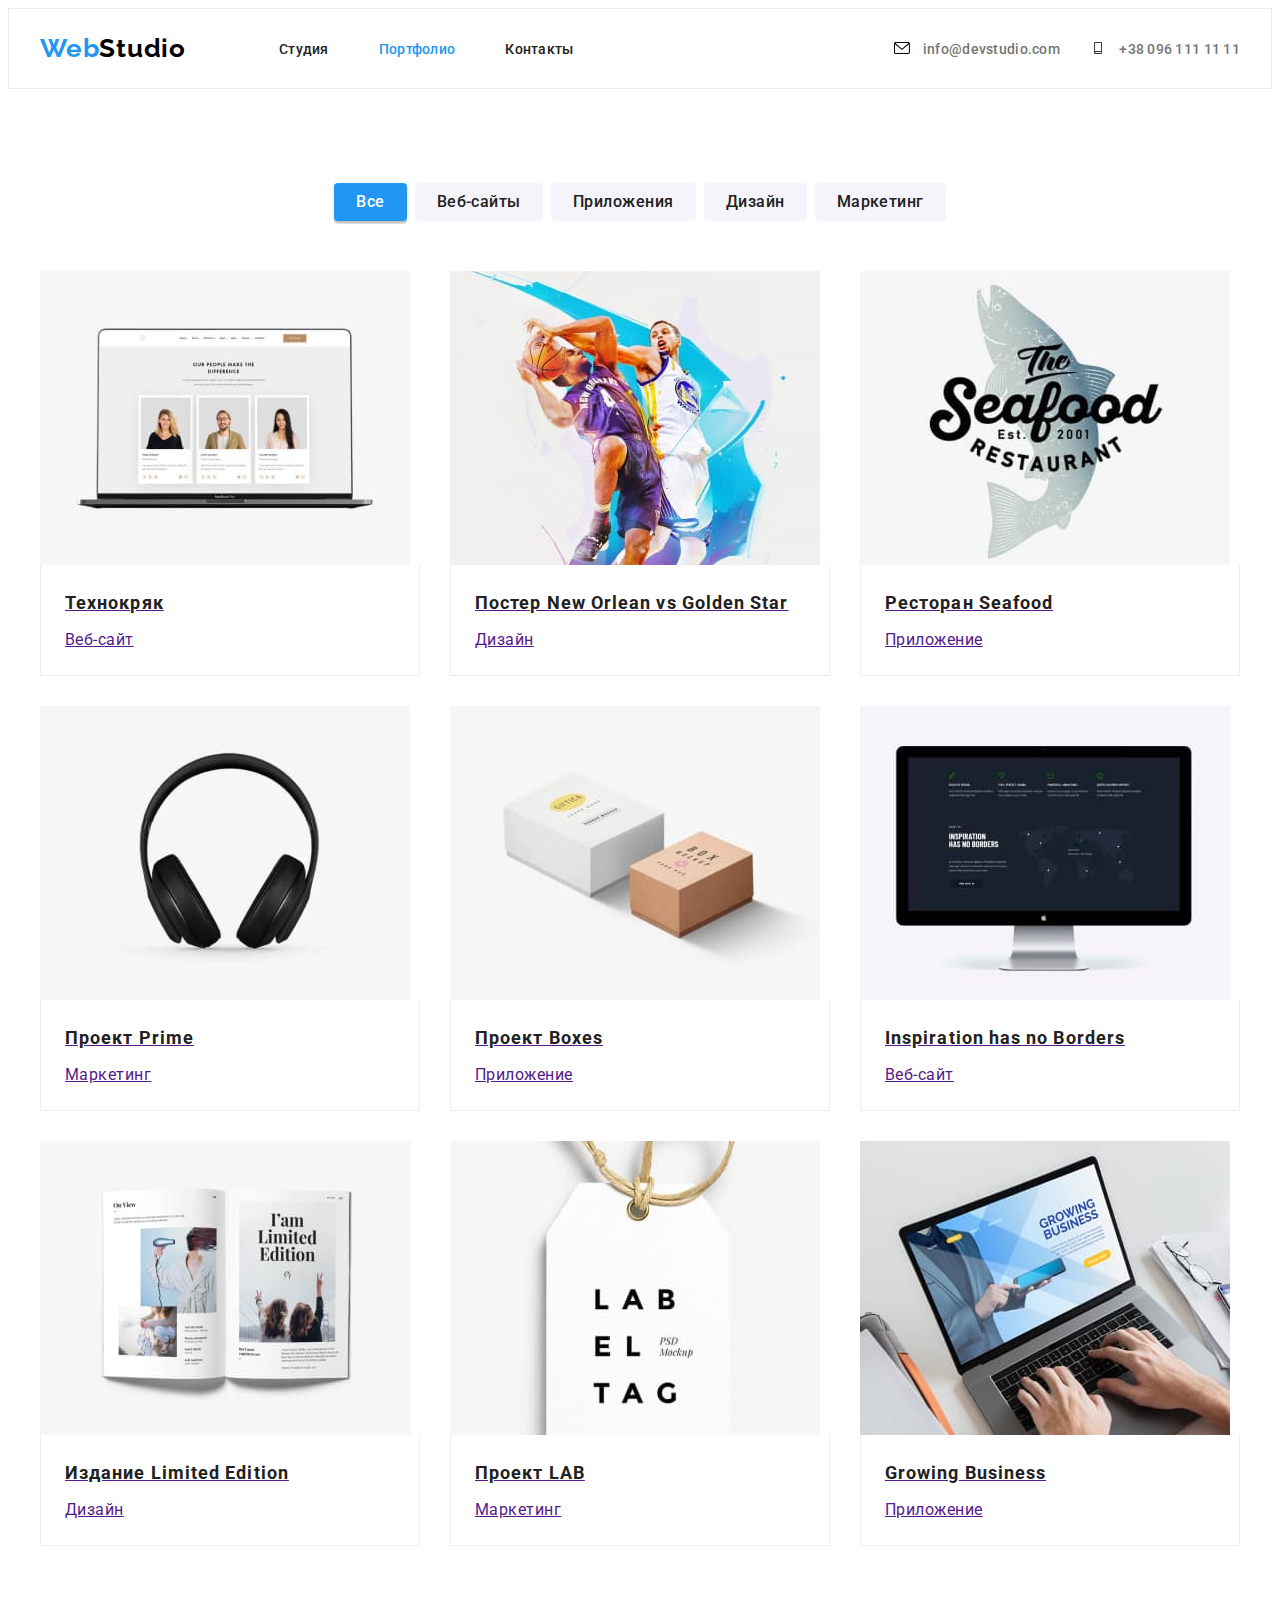
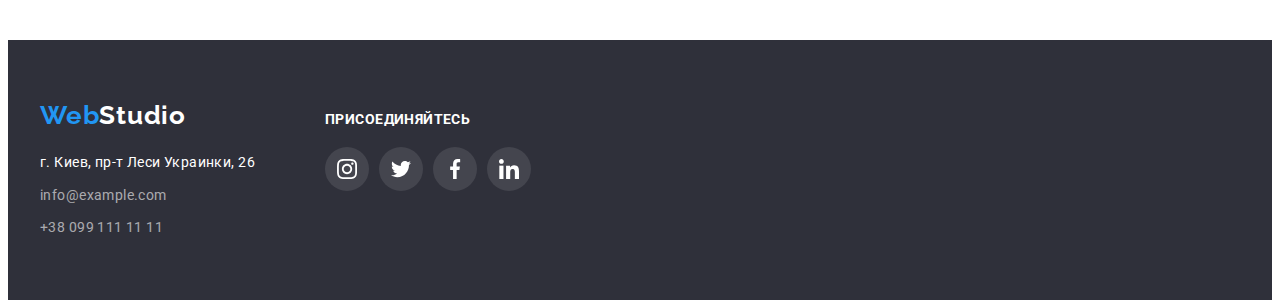
==== portfolio.html @ 0d9f69f4 "create repository" ====
<!DOCTYPE html>
<html lang="ru">

<head>
    <meta charset="UTF-8">
    <meta http-equiv="X-UA-Compatible" content="IE=edge">
    <meta name="viewport" content="width=device-width, initial-scale=1.0">
    <title>Document</title>
    <link rel="preconnect" href="https://fonts.googleapis.com">
    <link rel="preconnect" href="https://fonts.gstatic.com" crossorigin>
    <link
        href="https://fonts.googleapis.com/css2?family=Raleway:wght@700&family=Roboto:wght@400;500;700;900&display=swap"
        rel="stylesheet">
    <link rel="stylesheet" href="https://cdnjs.cloudflare.com/ajax/libs/modern-normalize/1.1.0/modern-normalize.min.css"
        integrity="sha512-wpPYUAdjBVSE4KJnH1VR1HeZfpl1ub8YT/NKx4PuQ5NmX2tKuGu6U/JRp5y+Y8XG2tV+wKQpNHVUX03MfMFn9Q=="
        crossorigin="anonymous" referrerpolicy="no-referrer" />

    <link rel="stylesheet" href="./css/styles.css">
</head>

<body>
    <header class="header">
        <div class="container header-container">
            <a class="logo link" href="" lang="en">Web<span class="logo-header">Studio</span></a>
            <nav class="navigation">
                <ul class="nav-list list">
                    <li class="nav-list-item">
                        <a class="nav-list-link link" href="./index.html">Студия</a>
                    </li>
                    <li class="nav-list-item">
                        <a class="nav-list-link link current" href="">Портфолио</a>
                    </li>
                    <li class="nav-list-item">
                        <a class="nav-list-link link" href="">Контакты</a>
                    </li>
                </ul>
            </nav>
            <ul class="list header-contacts">
                <li class="header-contacts-item">
                    <a class="contact-information link" href="mailto:info@devstudio.com">
                        <svg class="header-contacts-logo" width="16" height="12">
                            <use href="./images/icons.svg#email"></use>
                        </svg>
                        info@devstudio.com
                    </a>
                </li>
                <li class="header-contacts-item">
                    <a class="contact-information link" href="tel:+380961111111">
                        <svg class="header-contacts-logo" width="16" height="12">
                            <use href="./images/icons.svg#smartphone"></use>
                        </svg>
                        +38 096 111 11 11
                    </a>
                </li>
            </ul>
        </div>
    </header>

    <main>
        <section class="section">
            <div class="container">
                <h2 class="visually-hidden">Наши проэкты</h2>
                <ul class="list button-set">
                    <li class="button-set-item">
                        <button class="type-projects-button current" type="button">Все</button>
                    </li>
                    <li class="button-set-item">
                        <button class="type-projects-button" type="button">Веб-сайты</button>
                    </li>
                    <li class="button-set-item">
                        <button class="type-projects-button" type="button">Приложения</button>
                    </li>
                    <li class="button-set-item">
                        <button class="type-projects-button" type="button">Дизайн</button>
                    </li>
                    <li class="button-set-item">
                        <button class="type-projects-button" type="button">Маркетинг</button>
                    </li>
                </ul>
                <ul class="list card-set">
                    <li class="card-set-item">
                        <a href="" class="card-set-link">
                            <img src="./images/project1.jpg" alt="ноутбук" width="370" height="294">
                            <div class="project-card-thumb">
                                <h3 class="project-title">Технокряк</h3>
                                <p class="project-description">Веб-сайт</p>
                            </div>
                        </a>
                    </li>
                    <li class="card-set-item">
                        <a href="" class="card-set-link">
                            <img src="./images/project2.jpg" alt="два баскетболиста" width="370" height="294">
                            <div class="project-card-thumb">
                                <h3 class="project-title">Постер New Orlean vs Golden Star</h3>
                                <p class="project-description">Дизайн</p>
                            </div>
                        </a>
                    </li>
                    <li class="card-set-item">
                        <a href="" class="card-set-link">
                            <img src="./images/project3.jpg" alt="емблема ресторана" width="370" height="294">
                            <div class="project-card-thumb">
                                <h3 class="project-title">Ресторан Seafood</h3>
                                <p class="project-description">Приложение</p>
                            </div>
                        </a>
                    </li>
                    <li class="card-set-item">
                        <a href="" class="card-set-link">
                            <img src="./images/project4.jpg" alt="наушники" width="370" height="294">
                            <div class="project-card-thumb">
                                <h3 class="project-title">Проект Prime</h3>
                                <p class="project-description">Маркетинг</p>
                            </div>
                        </a>
                    </li>
                    <li class="card-set-item">
                        <a href="" class="card-set-link">
                            <img src="./images/project5.jpg" alt="две коробки" width="370" height="294">
                            <div class="project-card-thumb">
                                <h3 class="project-title">Проект Boxes</h3>
                                <p class="project-description">Приложение</p>
                            </div>
                        </a>
                    </li>
                    <li class="card-set-item">
                        <a href="" class="card-set-link">
                            <img src="./images/project6.jpg" alt="монитор" width="370" height="294">
                            <div class="project-card-thumb">
                                <h3 class="project-title">Inspiration has no Borders</h3>
                                <p class="project-description">Веб-сайт</p>
                            </div>
                        </a>
                    </li>
                    <li class="card-set-item">
                        <a href="" class="card-set-link">
                            <img src="./images/project7.jpg" alt="журнал" width="370" height="294">
                            <div class="project-card-thumb">
                                <h3 class="project-title">Издание Limited Edition</h3>
                                <p class="project-description">Дизайн</p>
                            </div>
                        </a>
                    </li>
                    <li class="card-set-item">
                        <a href="" class="card-set-link">
                            <img src="./images/project8.jpg" alt="бирка" width="370" height="294">
                            <div class="project-card-thumb">
                                <h3 class="project-title">Проект LAB</h3>
                                <p class="project-description">Маркетинг</p>
                            </div>
                        </a>
                    </li>
                    <li class="card-set-item">
                        <a href="" class="card-set-link">
                            <img src="./images/project9.jpg" alt="работа за ноутбуком" width="370" height="294">
                            <div class="project-card-thumb">
                                <h3 class="project-title">Growing Business</h3>
                                <p class="project-description">Приложение</p>
                            </div>
                        </a>
                    </li>
                </ul>
            </div>
        </section>

    </main>
    <footer class="footer">
        <div class="container">
            <div class="footer-wrapper">
                <div class="adress-wrapper">
                    <a class="logo link" href="" lang="en">Web<span class="logo-footer">Studio</span></a>
                    <address class="footer-adress">
                        <ul class="list">
                            <li class="footer-adress-item">
                                <a class="footer-link address link" href="https://goo.gl/maps/Mr7YFfYgqNhXpddY9"
                                    target="_blank">г.
                                    Киев,
                                    пр-т Леси
                                    Украинки, 26</a>
                            </li>
                            <li class="footer-adress-item">
                                <a class="footer-link link" href="mailto:info@example.com">info@example.com</a>
                            </li>
                            <li class="footer-adress-item">
                                <a class="footer-link link" href="tel:+380991111111">+38 099 111 11 11</a>
                            </li>
                        </ul>
                    </address>
                </div>
                <div>
                    <p class="social-link-description">присоединяйтесь</p>
                    <ul class="footer-social-list list">
                        <li class="footer-social-list-item">
                            <a class="footer-social-list-link" href="">
                                <svg class="footer-social-list-icon" width="20" height="20">
                                    <use href="./images/icons.svg#instagram"></use>
                                </svg>
                            </a>
                        </li>
                        <li class="footer-social-list-item">
                            <a class="footer-social-list-link" href="">
                                <svg class="footer-social-list-icon" width="20" height="20">
                                    <use href="./images/icons.svg#twitter"></use>
                                </svg>
                            </a>
                        </li>
                        <li class="footer-social-list-item">
                            <a class="footer-social-list-link" href="">
                                <svg class="footer-social-list-icon" width="20" height="20">
                                    <use href="./images/icons.svg#facebook"></use>
                                </svg>
                            </a>
                        </li>
                        <li class="footer-social-list-item">
                            <a class="footer-social-list-link" href="">
                                <svg class="footer-social-list-icon" width="20" height="20">
                                    <use href="./images/icons.svg#linkedin"></use>
                                </svg>
                            </a>
                        </li>
                    </ul>
                </div>
            </div>
        </div>
</body>

</html>
---- css/styles.css ----
:root {
  --accent-color: #2196f3;
  --modal-btn-accent-color: #188ce8;
  --main-text-color: #757575;
  --secondary-text-color: #ffffff;
  --title-text-color: #212121;
  --footer-link-color: rgba(255, 255, 255, 0.6);
  --logo-color: #000000;
  --main-bg-color: #2f303a;
  --secondary-bg-color: #f5f4fa;
}

body {
  font-family: Roboto, sans-serif;
  color: var(--main-text-color);
}

h1,
h2,
h3,
h4,
h5,
h6,
p {
  margin-top: 0;
  margin-bottom: 0;
}

ul,
ol {
  margin-top: 0;
  margin-bottom: 0;
  padding-left: 0;
}

img {
  display: block;
  max-width: 100%;
  height: auto;
}

.list {
  list-style: none;
}

.link {
  text-decoration: none;
}

.container {
  width: 1200px;
  margin-left: auto;
  margin-right: auto;
  padding-left: 15px;
  padding-right: 15px;
}

.section {
  padding-top: 94px;
  padding-bottom: 94px;
}

.section-title {
  margin-bottom: 50px;
  text-align: center;
  font-weight: 700;
  font-size: 36px;
  line-height: 1.17;
  letter-spacing: 0.03em;
  color: var(--title-text-color);
}

.social-list {
  display: flex;
  justify-content: space-between;
}

.social-list-link {
  display: flex;
  justify-content: center;
  align-items: center;
  width: 44px;
  height: 44px;
  border-radius: 50%;
}

.visually-hidden {
  position: absolute;
  width: 1px;
  height: 1px;
  margin: -1px;
  padding: 0;
  overflow: hidden;
  border: 0;
  clip: rect(0 0 0 0);
}

/* header */

.header {
  border: 1px solid #ECECEC;
}

.header-container>.logo {
  padding-top: 24px;
  padding-bottom: 24px;
}

.header-container {
  display: flex;
  align-items: center;
}

.header-container>.logo {
  margin-right: 93px;
}

.nav-list {
  display: flex;
  align-items: center;
}

.logo {
  font-family: Raleway, sans-serif;
  font-weight: 700;
  font-size: 26px;
  line-height: 1.19;
  letter-spacing: 0.03em;
  color: var(--accent-color);
}

.logo-header {
  color: var(--logo-color);
}

.nav-list-item:not(:last-child) {
  margin-right: 50px;
}

.nav-list-link {
  padding-top: 32px;
  padding-bottom: 32px;
  font-weight: 500;
  font-size: 14px;
  line-height: 1.14;
  letter-spacing: 0.02em;
  color: var(--title-text-color);
}

.nav-list-link:hover,
.nav-list-link:focus {
  color: var(--accent-color);
}

.nav-list .link.current {
  color: var(--accent-color);
}

.contact-information {
  padding-top: 32px;
  padding-bottom: 32px;
  font-weight: 500;
  font-size: 14px;
  line-height: 1.14;
  letter-spacing: 0.02em;
  color: inherit;
}

.header-contacts {
  display: flex;
  align-items: center;
  margin-left: auto;
}

.header-contacts-logo {
  margin-right: 10px;
}

.header-contacts-item:not(:last-child) {
  margin-right: 30px;
}

.contact-information:hover,
.contact-information:focus {
  color: var(--accent-color);
  fill: var(--accent-color);
}

/* hero */
.hero {
  padding: 200px 0;
  background-image: linear-gradient(rgba(47, 48, 58, 0.4),
  rgba(47, 48, 58, 0.4)), 
  url(../images/hero/bg.jpg);
  background-repeat: no-repeat;
  background-position: center;
  background-color: #C4C4C4;
  text-align: center;
}

.hero>.container {
  width: 696px;
}

.modal-btn {
  min-width: 200px;
  padding: 10px 32px;
  margin-top: 30px;
  border: 0px;
  border-radius: 4px;
  box-shadow: 0px 4px 4px rgba(0, 0, 0, 0.15);
  background-color: var(--accent-color);
  font-family: inherit;
  font-weight: 700;
  font-size: 16px;
  line-height: 1.88;
  letter-spacing: 0.06em;
  color: var(--secondary-text-color);
  cursor: pointer;
}

.modal-btn:hover,
.modal-btn:focus {
  background-color: var(--modal-btn-accent-color);
}

.main-title {
  font-weight: 900;
  font-size: 44px;
  line-height: 1.36;
  text-align: center;
  letter-spacing: 0.06em;
  text-transform: uppercase;
  color: var(--secondary-text-color);
}

/* our work principles section */

.work-principles-list {
  display: flex;
  margin-top: -30px;
  margin-left: -30px;
}

.work-principles-item {
  margin-top: 30px;
  margin-left: 30px;
  flex-basis: calc((100% - 120px) / 4);
}
.work-principles-icon {
  display: flex;
  justify-content: center;
  align-items: center;
  width: 270px;
  height: 120px;
  background: var(--secondary-bg-color);
  border-radius: 4px;
  margin-bottom: 30px;

}

.subtitle {
  margin-bottom: 10px;
  font-weight: 700;
  font-size: 14px;
  line-height: 1.14;
  letter-spacing: 0.03em;
  text-transform: uppercase;
  color: var(--title-text-color);
}

.description {
  font-weight: 400;
  font-size: 14px;
  line-height: 1.7;
  letter-spacing: 0.03em;
}

/* our work */
/* our team section */

.work-section {
  padding-bottom: 94px;
}

.card-set,
.work-section-list,
.team-section-list {
  display: flex;
  margin-top: -30px;
  margin-left: -30px;
  flex-wrap: wrap;
}

.team-section-item{
  margin-top: 30px;
  margin-left: 30px;
  flex-basis: calc((100% - 120px) / 4);
  box-shadow: 0px 1px 3px rgba(0, 0, 0, 0.12),
  0px 1px 1px rgba(0, 0, 0, 0.14),
  0px 2px 1px rgba(0, 0, 0, 0.2);
  border-radius: 0px 0px 4px 4px;
}

.card-set-item,
.work-section-item {
  margin-top: 30px;
  margin-left: 30px;
  flex-basis: calc((100% - 90px) / 3);
}

.team-section {
  background-color: var(--secondary-bg-color);
}

.team-section-thumb {
padding: 30px 32px;
background-color: var(--secondary-text-color);
}

.image-title {
  text-align: center;
  font-weight: 500;
  font-size: 16px;
  line-height: 1.19;
  letter-spacing: 0.03em;
  color: var(--title-text-color);
  margin-bottom: 10px;
}

.image-description {
  text-align: center;
  font-weight: 400;
  font-size: 16px;
  line-height: 1.19;
  letter-spacing: 0.03em;
  margin-bottom: 16px;
}
.team-section .social-list-icon {
  fill: #AFB1B8;
}

.social-list-link:hover,
.social-list-link:focus {
  background-color: var(--accent-color);
}

.social-list-link:hover .social-list-icon,
.social-list-link:focus .social-list-icon {
fill: var(--secondary-text-color);
}

/* our client section */

.clients-list {
  display: flex;
}

.clients-list-item:not(:last-child) {
  margin-right: 30px;
}
.clients-list-link {
  display: flex;
  justify-content: center;
  align-items: center;
  width: 170px;
  height: 92px;
  border: 1px solid #AFB1B8;
  border-radius: 4px;
}

.clients-list-icon {
  fill: #AFB1B8;
}

.clients-list-link:hover .clients-list-icon,
.clients-list-link:focus .clients-list-icon {
  fill: var(--accent-color);
}

.clients-list-link:hover,
.clients-list-link:focus {
  border: 1px solid var(--accent-color)
}

/* footer */
.footer {
  padding-top: 60px;
  padding-bottom: 60px;
  background-color: var(--main-bg-color);
}

.footer-wrapper {
  display: flex;
  align-items: baseline;
}

.logo-footer {
  color: var(--secondary-text-color);
}

.footer-link {
  font-style: normal;
  font-weight: 400;
  font-size: 14px;
  line-height: 1.7;
  letter-spacing: 0.03em;
  color: var(--footer-link-color);
}

.adress-wrapper {
  margin-right: 70px;
}

.footer-adress {
  margin-top: 20px;
}

.footer-adress-item:not(:last-child) {
  margin-bottom: 9px;
}

.address {
  color: var(--secondary-text-color);
}

.footer-link:hover,
.footer-link:focus {
  color: var(--accent-color);
}

.footer-social-list {
  display: flex;
}

.social-link-description {
  font-style: normal;
  font-weight: 700;
  font-size: 14px;
  line-height: 16px;
  letter-spacing: 0.03em;
  text-transform: uppercase;
  color: var(--secondary-text-color);
  margin-bottom: 20px;
}

.footer-social-list-item:not(:last-child) {
  margin-right: 10px;
}

.footer-social-list-link {
    display: flex;
    justify-content: center;
    align-items: center;
    width: 44px;
    height: 44px;
    border-radius: 50%;
    background-color: rgba(255, 255, 255, 0.1);;
}

.footer-social-list-icon {
  fill: var(--secondary-text-color);
}

.footer-social-list-link:hover,
.footer-social-list-link:focus {
  background-color: var(--accent-color);
}

/* portfolio */
.button-set {
display: flex;
justify-content: center;
margin-bottom: 50px;
}

.button-set-item:not(:last-child) {
  margin-right: 8px;
}

.type-projects-button {
  padding: 6px 22px;
  font-family: inherit;
  font-weight: 500;
  font-size: 16px;
  line-height: 1.6;
  letter-spacing: 0.03em;
  color: var(--title-text-color);
  background-color: var(--secondary-bg-color);
  border: none;
  border-radius: 4px;
  cursor: pointer;
}

.button-set .type-projects-button.current {
  color: var(--secondary-text-color);
  background-color: var(--accent-color);
  box-shadow: 0px 3px 1px rgba(0, 0, 0, 0.1),
  0px 1px 2px rgba(0, 0, 0, 0.08),
  0px 2px 2px rgba(0, 0, 0, 0.12);
}

.type-projects-button:hover,
.type-projects-button:focus {
  color: var(--secondary-text-color);
  background-color: var(--accent-color);
  box-shadow: 0px 3px 1px rgba(0, 0, 0, 0.1),
  0px 1px 2px rgba(0, 0, 0, 0.08),
  0px 2px 2px rgba(0, 0, 0, 0.12);
}

.project-card-thumb {
  padding: 20px 24px;
  background-color: var(--secondary-text-color);
  border: 1px solid #EEEEEE;
  border-top: none;
}
.project-title {
  margin-bottom: 4px;
  font-weight: 700;
  font-size: 18px;
  line-height: 2;
  letter-spacing: 0.06em;
  color: var(--title-text-color);
}

.project-description {
  font-weight: 400;
  font-size: 16px;
  line-height: 1.88;
  letter-spacing: 0.03em;
}

.card-set-link {
  display: block;
}

.card-set-link:hover {
  box-shadow: 0px 1px 1px rgba(0, 0, 0, 0.12),
0px 4px 4px rgba(0, 0, 0, 0.06),
1px 4px 6px rgba(0, 0, 0, 0.16);
}
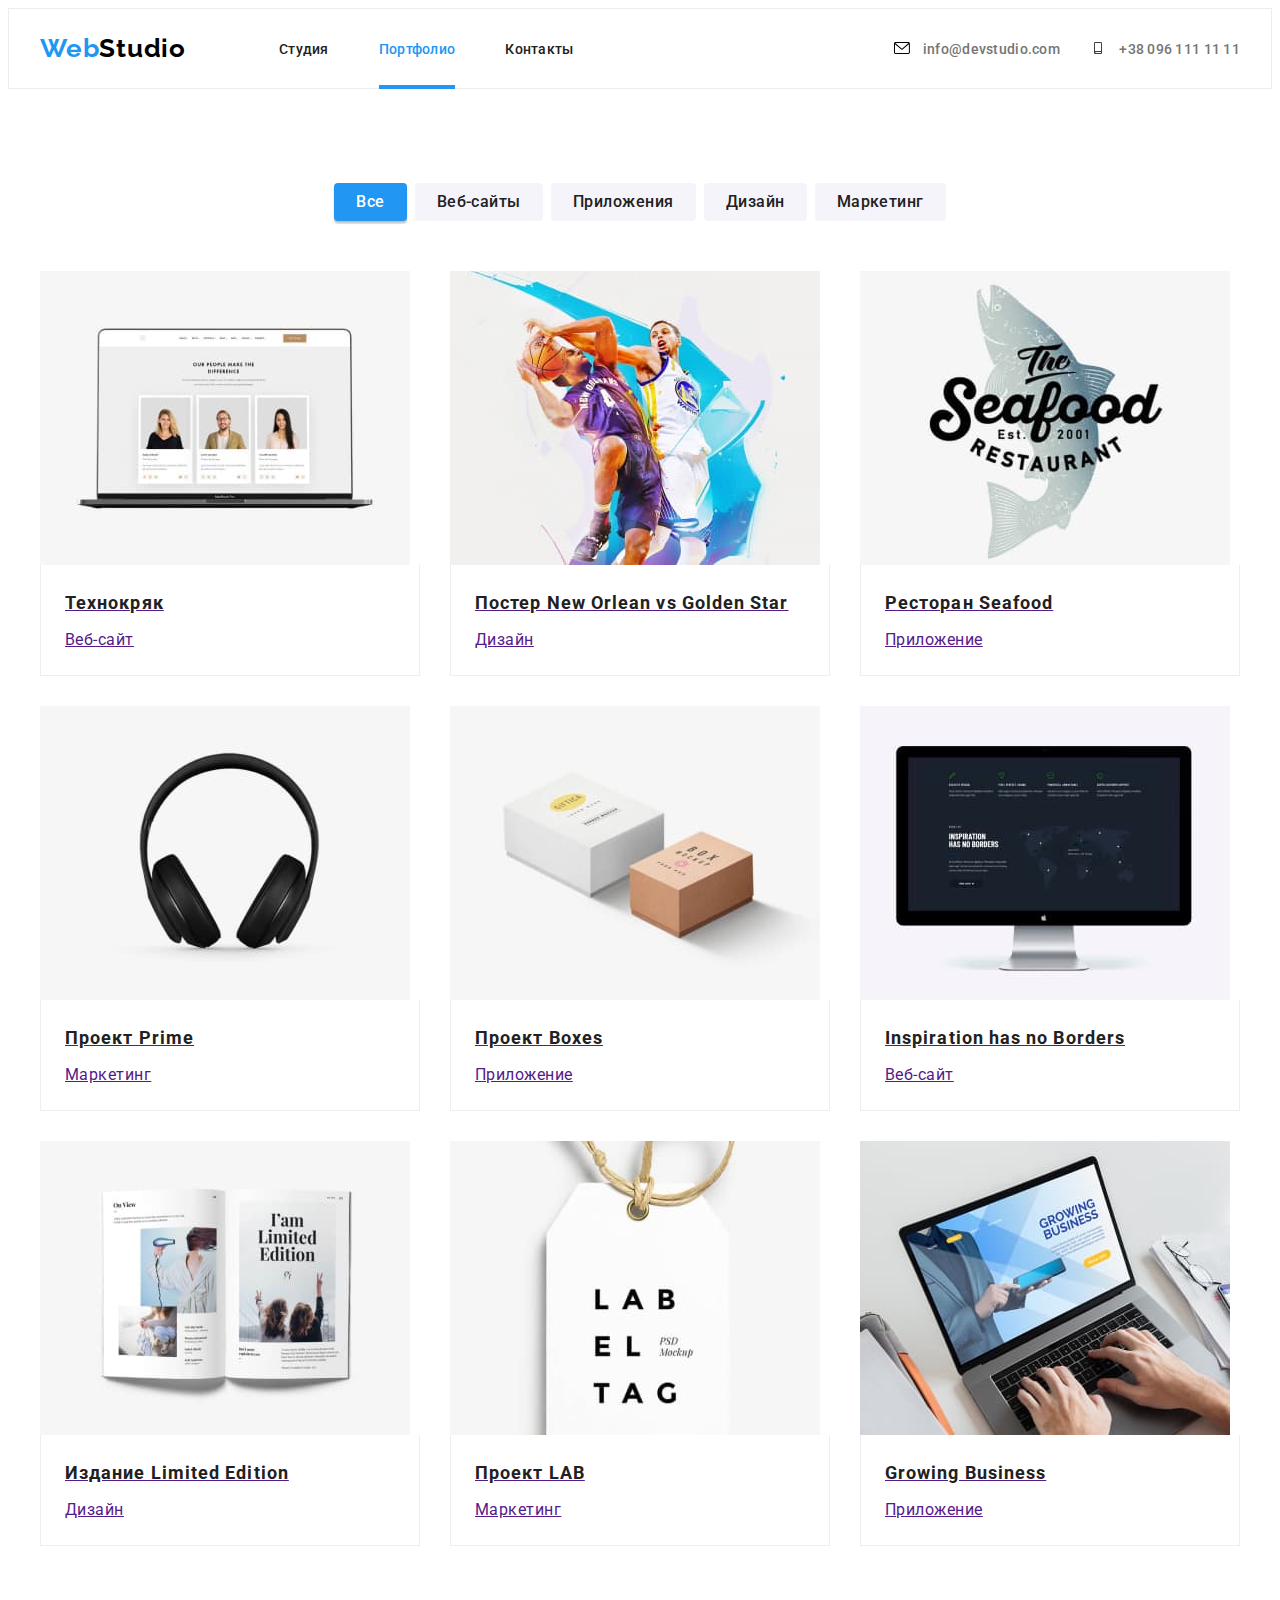
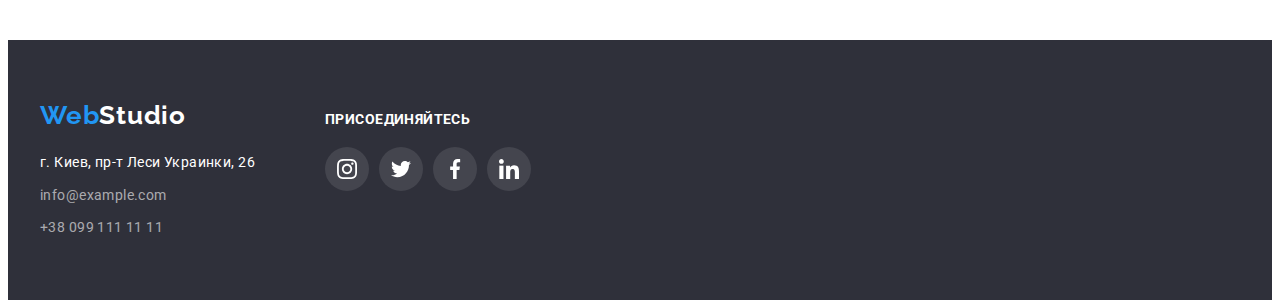
==== commit f8aabd7e: "add backdrop" ====
--- a/portfolio.html
+++ b/portfolio.html
@@ -80,7 +80,10 @@
                 <ul class="list card-set">
                     <li class="card-set-item">
                         <a href="" class="card-set-link">
-                            <img src="./images/project1.jpg" alt="ноутбук" width="370" height="294">
+                            <div class="card-set-link-wrapper">
+                                <img src="./images/project1.jpg" alt="ноутбук" width="370" height="294">
+                                <p class="overlay">Ресурс предлагает комплексные предложения с разным уровнем функционала и сервисов. Все это позволит посетителю получить исчерпывающие сведения о компании или частном лице.</p>
+                            </div>
                             <div class="project-card-thumb">
                                 <h3 class="project-title">Технокряк</h3>
                                 <p class="project-description">Веб-сайт</p>
@@ -89,7 +92,10 @@
                     </li>
                     <li class="card-set-item">
                         <a href="" class="card-set-link">
-                            <img src="./images/project2.jpg" alt="два баскетболиста" width="370" height="294">
+                            <div class="card-set-link-wrapper">
+                                <img src="./images/project2.jpg" alt="два баскетболиста" width="370" height="294">
+                                <p class="overlay">Ресурс предлагает комплексные предложения с разным уровнем функционала и сервисов. Все это позволит посетителю получить исчерпывающие сведения о компании или частном лице.</p>
+                            </div>
                             <div class="project-card-thumb">
                                 <h3 class="project-title">Постер New Orlean vs Golden Star</h3>
                                 <p class="project-description">Дизайн</p>
@@ -98,7 +104,10 @@
                     </li>
                     <li class="card-set-item">
                         <a href="" class="card-set-link">
-                            <img src="./images/project3.jpg" alt="емблема ресторана" width="370" height="294">
+                            <div class="card-set-link-wrapper">
+                                <img src="./images/project3.jpg" alt="емблема ресторана" width="370" height="294">
+                                <p class="overlay">Ресурс предлагает комплексные предложения с разным уровнем функционала и сервисов. Все это позволит посетителю получить исчерпывающие сведения о компании или частном лице.</p>
+                            </div>
                             <div class="project-card-thumb">
                                 <h3 class="project-title">Ресторан Seafood</h3>
                                 <p class="project-description">Приложение</p>
@@ -107,7 +116,10 @@
                     </li>
                     <li class="card-set-item">
                         <a href="" class="card-set-link">
-                            <img src="./images/project4.jpg" alt="наушники" width="370" height="294">
+                            <div class="card-set-link-wrapper">
+                                <img src="./images/project4.jpg" alt="наушники" width="370" height="294">
+                                <p class="overlay">Ресурс предлагает комплексные предложения с разным уровнем функционала и сервисов. Все это позволит посетителю получить исчерпывающие сведения о компании или частном лице.</p>
+                            </div>
                             <div class="project-card-thumb">
                                 <h3 class="project-title">Проект Prime</h3>
                                 <p class="project-description">Маркетинг</p>
@@ -116,7 +128,10 @@
                     </li>
                     <li class="card-set-item">
                         <a href="" class="card-set-link">
-                            <img src="./images/project5.jpg" alt="две коробки" width="370" height="294">
+                            <div class="card-set-link-wrapper">
+                                <img src="./images/project5.jpg" alt="две коробки" width="370" height="294">
+                                <p class="overlay">Ресурс предлагает комплексные предложения с разным уровнем функционала и сервисов. Все это позволит посетителю получить исчерпывающие сведения о компании или частном лице.</p>
+                            </div>
                             <div class="project-card-thumb">
                                 <h3 class="project-title">Проект Boxes</h3>
                                 <p class="project-description">Приложение</p>
@@ -125,7 +140,10 @@
                     </li>
                     <li class="card-set-item">
                         <a href="" class="card-set-link">
-                            <img src="./images/project6.jpg" alt="монитор" width="370" height="294">
+                            <div class="card-set-link-wrapper">
+                                <img src="./images/project6.jpg" alt="монитор" width="370" height="294">
+                                <p class="overlay">Ресурс предлагает комплексные предложения с разным уровнем функционала и сервисов. Все это позволит посетителю получить исчерпывающие сведения о компании или частном лице.</p>
+                            </div>
                             <div class="project-card-thumb">
                                 <h3 class="project-title">Inspiration has no Borders</h3>
                                 <p class="project-description">Веб-сайт</p>
@@ -134,7 +152,10 @@
                     </li>
                     <li class="card-set-item">
                         <a href="" class="card-set-link">
-                            <img src="./images/project7.jpg" alt="журнал" width="370" height="294">
+                            <div class="card-set-link-wrapper">
+                                <img src="./images/project7.jpg" alt="журнал" width="370" height="294">
+                                <p class="overlay">Ресурс предлагает комплексные предложения с разным уровнем функционала и сервисов. Все это позволит посетителю получить исчерпывающие сведения о компании или частном лице.</p>
+                            </div>
                             <div class="project-card-thumb">
                                 <h3 class="project-title">Издание Limited Edition</h3>
                                 <p class="project-description">Дизайн</p>
@@ -143,7 +164,10 @@
                     </li>
                     <li class="card-set-item">
                         <a href="" class="card-set-link">
-                            <img src="./images/project8.jpg" alt="бирка" width="370" height="294">
+                            <div class="card-set-link-wrapper">
+                                <img src="./images/project8.jpg" alt="бирка" width="370" height="294">
+                                <p class="overlay">Ресурс предлагает комплексные предложения с разным уровнем функционала и сервисов. Все это позволит посетителю получить исчерпывающие сведения о компании или частном лице.</p>
+                            </div>
                             <div class="project-card-thumb">
                                 <h3 class="project-title">Проект LAB</h3>
                                 <p class="project-description">Маркетинг</p>
@@ -152,7 +176,10 @@
                     </li>
                     <li class="card-set-item">
                         <a href="" class="card-set-link">
-                            <img src="./images/project9.jpg" alt="работа за ноутбуком" width="370" height="294">
+                            <div class="card-set-link-wrapper">
+                                <img src="./images/project9.jpg" alt="работа за ноутбуком" width="370" height="294">
+                                <p class="overlay">Ресурс предлагает комплексные предложения с разным уровнем функционала и сервисов. Все это позволит посетителю получить исчерпывающие сведения о компании или частном лице.</p>
+                            </div>
                             <div class="project-card-thumb">
                                 <h3 class="project-title">Growing Business</h3>
                                 <p class="project-description">Приложение</p>
@@ -188,7 +215,7 @@
                     </address>
                 </div>
                 <div>
-                    <p class="social-link-description">присоединяйтесь</p>
+                    <p class="footer-social-link-description">присоединяйтесь</p>
                     <ul class="footer-social-list list">
                         <li class="footer-social-list-item">
                             <a class="footer-social-list-link" href="">
--- a/css/styles.css
+++ b/css/styles.css
@@ -82,6 +82,7 @@
   width: 44px;
   height: 44px;
   border-radius: 50%;
+  transition: background-color 250ms cubic-bezier(0.4, 0, 0.2, 1);
 }
 
 .visually-hidden {
@@ -145,6 +146,7 @@
   line-height: 1.14;
   letter-spacing: 0.02em;
   color: var(--title-text-color);
+  transition: color 250ms cubic-bezier(0.4, 0, 0.2, 1);
 }
 
 .nav-list-link:hover,
@@ -154,6 +156,20 @@
 
 .nav-list .link.current {
   color: var(--accent-color);
+}
+
+.nav-list-link.current {
+  position: relative;
+}
+
+.nav-list-link.current::after {
+  position: absolute;
+  left: 0;
+  bottom: 0;
+  content: "";
+  width: 100%;
+  height: 4px;
+  background-color: var(--accent-color);
 }
 
 .contact-information {
@@ -164,6 +180,7 @@
   line-height: 1.14;
   letter-spacing: 0.02em;
   color: inherit;
+  transition: color 250ms cubic-bezier(0.4, 0, 0.2, 1), fill 250ms cubic-bezier(0.4, 0, 0.2, 1);
 }
 
 .header-contacts {
@@ -217,6 +234,7 @@
   letter-spacing: 0.06em;
   color: var(--secondary-text-color);
   cursor: pointer;
+  transition: background-color 250ms cubic-bezier(0.4, 0, 0.2, 1);
 }
 
 .modal-btn:hover,
@@ -276,8 +294,8 @@
   letter-spacing: 0.03em;
 }
 
-/* our work */
-/* our team section */
+        /* our work */
+     /* our team section */
 
 .work-section {
   padding-bottom: 94px;
@@ -338,6 +356,7 @@
 }
 .team-section .social-list-icon {
   fill: #AFB1B8;
+  transition: fill 250ms cubic-bezier(0.4, 0, 0.2, 1);
 }
 
 .social-list-link:hover,
@@ -367,10 +386,12 @@
   height: 92px;
   border: 1px solid #AFB1B8;
   border-radius: 4px;
+  transition: border 250ms cubic-bezier(0.4, 0, 0.2, 1);
 }
 
 .clients-list-icon {
   fill: #AFB1B8;
+  transition: fill 250ms cubic-bezier(0.4, 0, 0.2, 1);
 }
 
 .clients-list-link:hover .clients-list-icon,
@@ -406,6 +427,7 @@
   line-height: 1.7;
   letter-spacing: 0.03em;
   color: var(--footer-link-color);
+  transition: color 250ms cubic-bezier(0.4, 0, 0.2, 1);
 }
 
 .adress-wrapper {
@@ -433,7 +455,7 @@
   display: flex;
 }
 
-.social-link-description {
+.footer-social-link-description {
   font-style: normal;
   font-weight: 700;
   font-size: 14px;
@@ -455,7 +477,8 @@
     width: 44px;
     height: 44px;
     border-radius: 50%;
-    background-color: rgba(255, 255, 255, 0.1);;
+    background-color: rgba(255, 255, 255, 0.1);
+    transition: background-color 250ms cubic-bezier(0.4, 0, 0.2, 1);
 }
 
 .footer-social-list-icon {
@@ -490,6 +513,7 @@
   border: none;
   border-radius: 4px;
   cursor: pointer;
+  transition: color 250ms cubic-bezier(0.4, 0, 0.2, 1), background-color 250ms cubic-bezier(0.4, 0, 0.2, 1), box-shadow 250ms cubic-bezier(0.4, 0, 0.2, 1);
 }
 
 .button-set .type-projects-button.current {
@@ -533,6 +557,35 @@
 
 .card-set-link {
   display: block;
+  transition: box-shadow 250ms cubic-bezier(0.4, 0, 0.2, 1);
+}
+
+.card-set-link-wrapper {
+  position: relative;
+  overflow: hidden;
+}
+
+.overlay {
+  position: absolute;
+  top: 0;
+  left: 0;
+  width: 100%;
+  height: 100%;
+  padding: 63px 24px;
+  font-style: normal;
+  font-weight: 400;
+  font-size: 18px;
+  line-height: 1.56;
+  letter-spacing: 0.03em;
+  color: #FFFFFF;
+  background-color: rgba(33, 150, 243, 0.9);
+  transform: translateY(100%);
+  transition: transform 250ms cubic-bezier(0.4, 0, 0.2, 1);
+}
+
+.card-set-link:hover .overlay,
+.card-set-link:focus .overlay {
+  transform: translateY(0%);
 }
 
 .card-set-link:hover {
@@ -540,3 +593,49 @@
 0px 4px 4px rgba(0, 0, 0, 0.06),
 1px 4px 6px rgba(0, 0, 0, 0.16);
 }
+
+/* backdrop */
+
+.backdrop {
+  position: fixed;
+  top: 0;
+  left: 0;
+  width: 100%;
+  height: 100%;
+  background-color: rgba(0, 0, 0, 0.2);
+  transition: opacity 250ms cubic-bezier(0.4, 0, 0.2, 1), visibility 250ms cubic-bezier(0.4, 0, 0.2, 1);
+}
+
+.backdrop.is-hidden {
+  opacity: 0;
+  visibility: hidden;
+  pointer-events: none;
+}
+
+.modal-window {
+  position: absolute;
+  top: 50%;
+  left: 50%;
+  transform: translate(-50%, -50%);
+  width: 528px;
+  height: 581px;
+  background-color: #ffffff;
+  box-shadow: 0px 1px 3px rgba(0, 0, 0, 0.12), 0px 1px 1px rgba(0, 0, 0, 0.14), 0px 2px 1px rgba(0, 0, 0, 0.2);
+  border-radius: 4px;
+}
+
+.modal-close-button {
+  position: absolute;
+  top: 8px;
+  right: 8px;
+  display: flex;
+  justify-content: center;
+  align-items: center;
+  width: 30px;
+  height: 30px;
+  padding: 0;
+  background: #FFFFFF;
+  border: 1px solid rgba(0, 0, 0, 0.1);
+  border-radius: 50%;
+  cursor: pointer;
+}